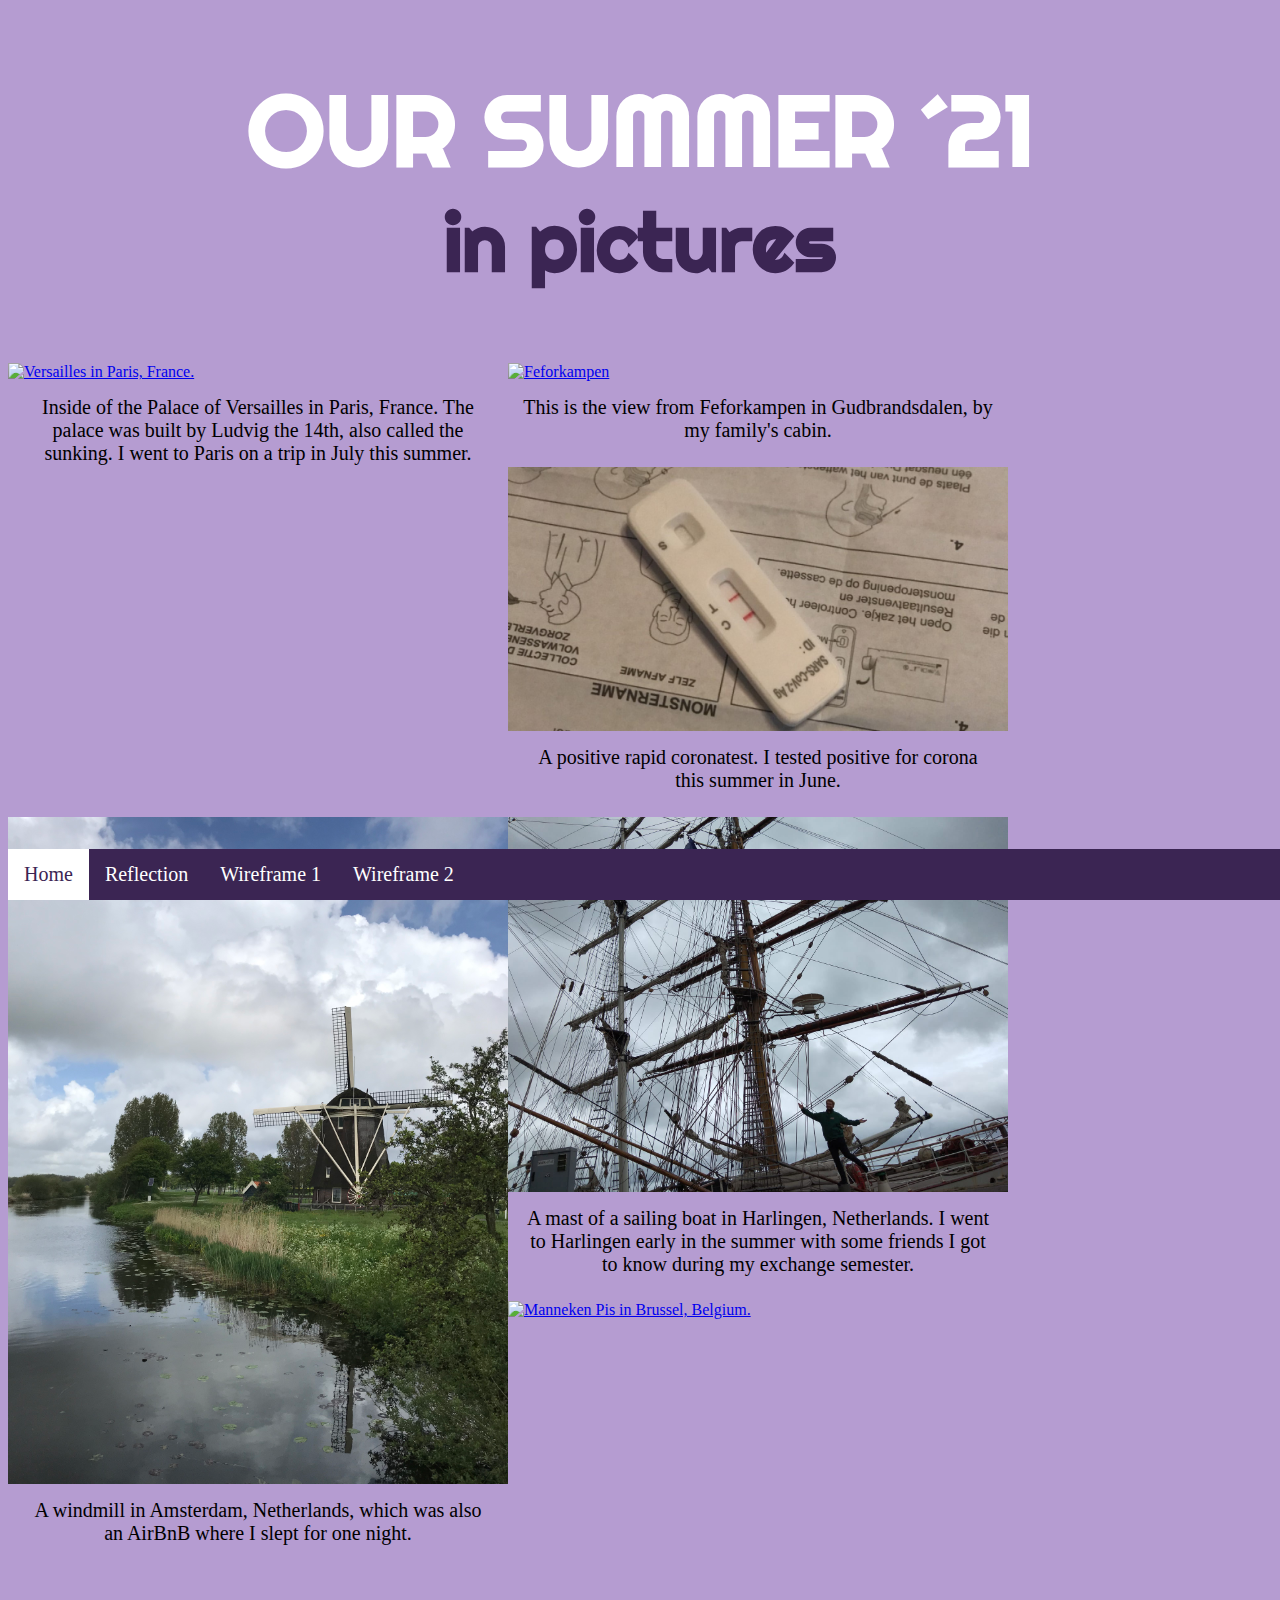
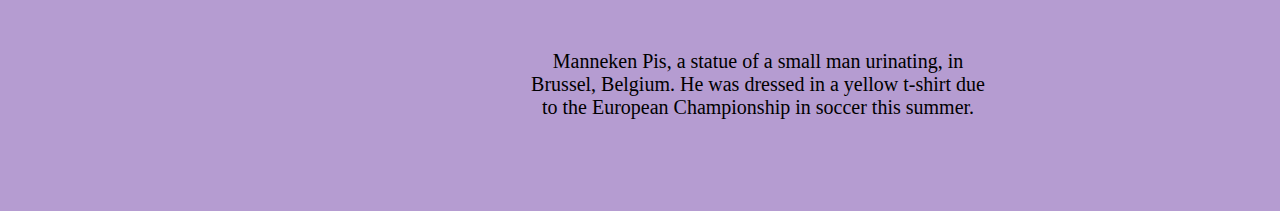
==== index.html @ ae78d573 "Update index.html" ====
<!DOCTYPE html>
<html lang= "en">
    <html>
        <head>
            <meta charset="UTF-8">
    <meta http-equiv="X-UA-Compatible" content="IE=edge">
    <meta name="viewport" content="width=device-width, initial-scale=1.0">
            <link rel="stylesheet" type="text/css" href="/css/main.css">            
            <link rel="preconnect" href="https://fonts.googleapis.com"> 
        <link rel="preconnect" href="https://fonts.gstatic.com" crossorigin>
        <link href="https://fonts.googleapis.com/css2?family=Righteous&display=swap" rel="stylesheet">

        </head>
        <div id="tittel">
        <h1 id="stortittel">OUR  SUMMER ´21</h1>
        <h2 id="undertittel">in pictures</h2>
        </div>

        <div class="grid">

        <div class="pictures">
            <div class="col-1-3">
          <a target="_blank" href="photos/frankrike.jpg.jpg"> 
            <img src="./photos/frankrike.jpg" alt="Versailles in Paris, France." width="50%" height="400">
          </a>
          <div class="picturetext">Inside of the Palace of Versailles in Paris, France. The palace was built by Ludvig the 14th, also called the sunking. I went to Paris on a trip in July this summer.</div>
        </div>
        </div>
        
          
          <div class="pictures">
            <div class="col-1-3">
            <a target="_blank" href="./bilder/fjell.jpg">
              <img src="./bilder/fjell.jpg" alt="Feforkampen" width="50%" height="400">
            </a>
            <div class="picturetext">This is the view from Feforkampen in Gudbrandsdalen, by my family's cabin.</div>
          </div>
        </div>
          
          <div class="pictures">
            <div class="col-1-3">
            <a target="_blank" href="./photos/koronatest.jpg">
              <img src="./photos/koronatest.jpg" alt="Positiv koronatest." width="600" height="400">
            </a>
            <div class="picturetext">A positive rapid coronatest. I tested positive for corona this summer in June.</div>
          </div>
        </div>
         
          
          <div class="pictures">
            <div class="col-1-3">
          <a target="_blank" href="/photos/vindmølle.jpg">
            <img src="/photos/vindmølle.jpg" alt="Windmill in Amsterdam, Netherlands." width="600" height="400">
          </a>
          <div class="picturetext">A windmill in Amsterdam, Netherlands, which was also an AirBnB where I slept for one night.</div>
        </div>
          </div>

        <div class="pictures">
            <div class="col-1-3">
          <a target="_blank" href="/photos/mast.jpg">
            <img src="/photos/mast.jpg" alt="A mast of a sailing boat in Harlingen, Netherlands." width="600" height="400">
          </a>
          <div class="picturetext">A mast of a sailing boat in Harlingen, Netherlands. I went to Harlingen early in the summer with some friends I got to know during my exchange semester.</div>
        </div>
        </div>

        <div class="pictures">
            <div class="col-1-3">
          <a target="_blank" href="./bilder/rarbaby.jpg">
            <img src="./bilder/rarbaby.jpg" alt="Manneken Pis in Brussel, Belgium." width="600" height="400">
          </a>
          <div class="picturetext">Manneken Pis, a statue of a small man urinating, in Brussel, Belgium. He was dressed in a yellow t-shirt due to the European Championship in soccer this summer.
        </div>
        <br>
        <br>
          </div>
        <br>
        <br>
        </div>
    </div>
  

        <ul>
            <li><a id="active" href="./index.html">Home</a></li>
            <li><a href="./reflection.html">Reflection</a></li>
            <li><a href="./wireframe1.html">Wireframe 1</a></li>
            <li><a href="./wireframe2.html">Wireframe 2</a></li>
          </ul>
          </html>
    </html>
</html>
---- css/main.css ----
@media only screen and (max-width: 600px) {
  #stortittel{
    font-size: 50px;
  }
  #undertittel{ 
    font-size: 30px;
  }
  p{
    font-size: 16px;
    font-family:Helvetica, sans-serif;
  }

}


p{
  font-size: 20px;
}
#aside{
  font-size: 20px;
}

#stortittel{
color: rgb(255, 255, 255);
text-align: center;
text-transform: capitalize;
font-family: 'Righteous';
font-size: 100px;
margin-bottom: 0%;
}

#undertittel {
    color: rgb(59, 37, 83);
    text-align: center;
    font-family: 'Righteous';
    font-size: 80px;
    margin-top: 0%;
}
#tittel {
    font-family: 'Righteous';
    font-size: 50px;
    text-align: center;
    margin-bottom: 0%;
}

div.pictures {
  display: block;
  margin: 5px;
  border: 1px;
  float: left;
  width: 500px;
  margin-left: auto;
  margin-right: auto;
}

div.pictures:hover {
  border: 1px;
  transform: scale(1.01);
}

div.pictures img {
  display: block;
  width: 500px;
  height: auto;
  margin-left: auto;
  margin-right: auto;
}

div.picturetext {
  padding: 15px;
  text-align: center;
  font-size: 20px;
  background-color: rgb(181, 156, 209);
  
}


ul {
    list-style-type: none;
    margin: 0;
    padding: 0;
    overflow: hidden;
    background-color: rgb(59, 37, 83);
    position: fixed;
    bottom: 0;
    width: 100%;
  }
  
  li {
    float: left;
  }
  
  li a {
    display: block;
    color: white;
    text-align: center;
    padding: 14px 16px;
    text-decoration: none;
    font-size: 20px;
  }

 a:hover, a:active{
     background-color: white;
     color: rgb(59, 37, 83);
 }
 #active{
    color: rgb(59, 37, 83);
    background-color: white;
 }

 body{
     background-color: rgb(181, 156, 209);
 }
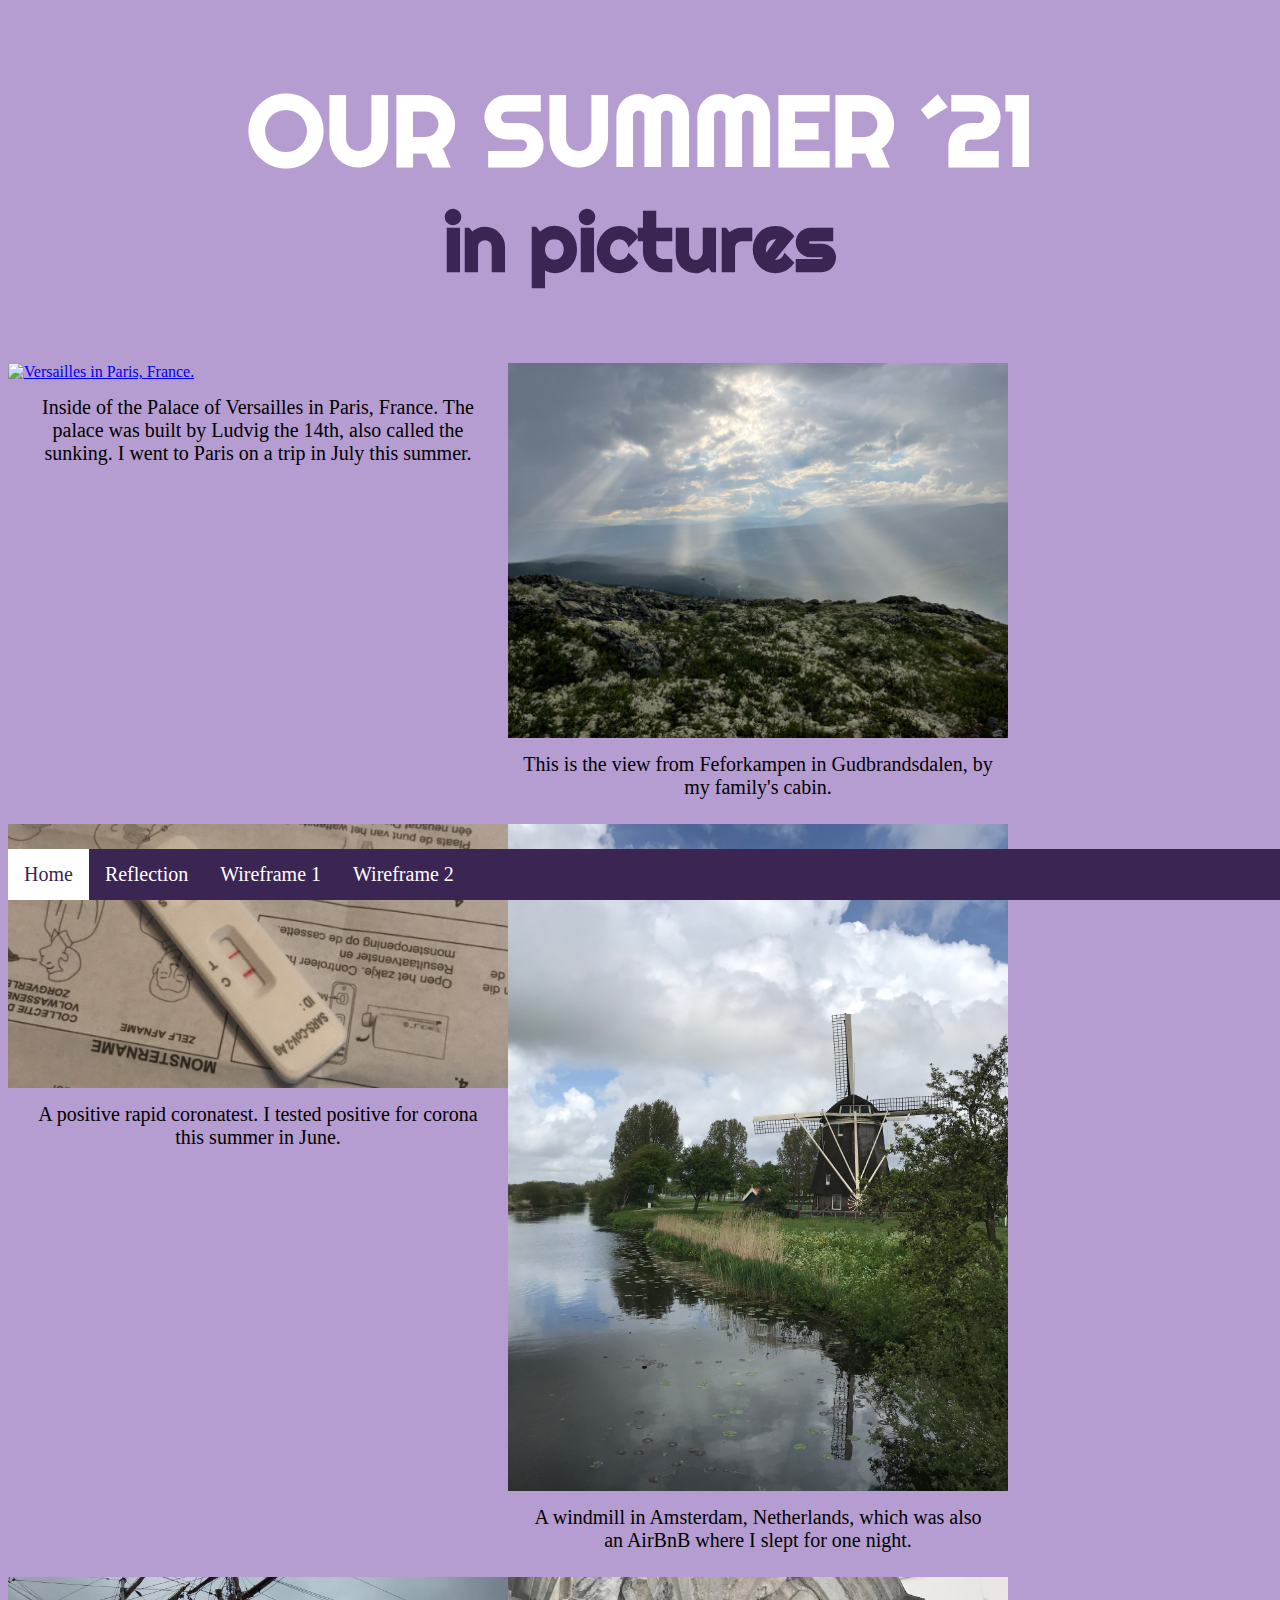
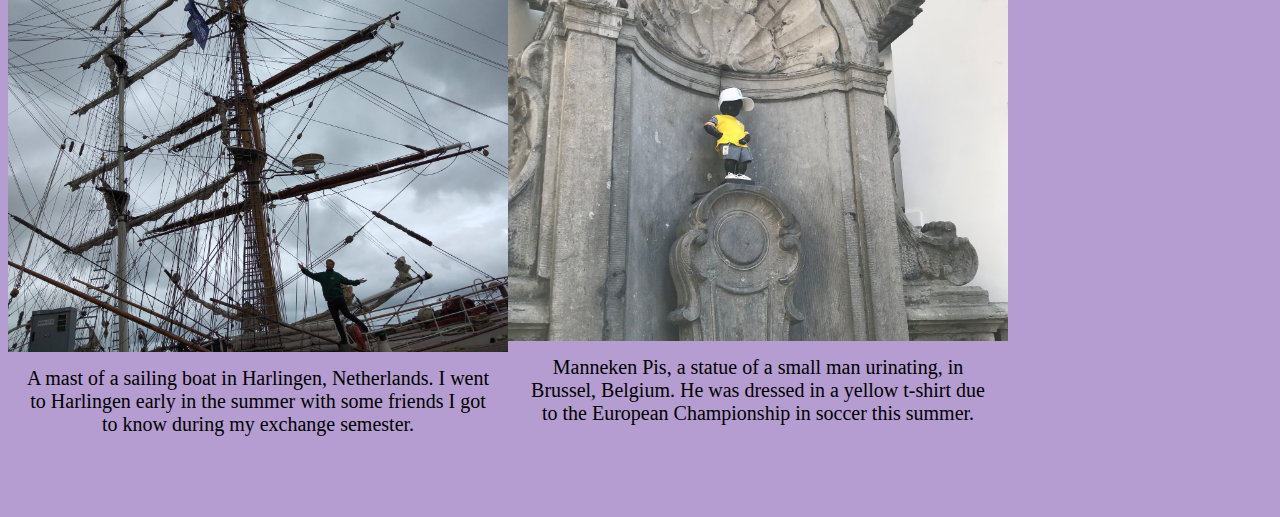
==== commit 9dfeea75: "Update index.html" ====
--- a/index.html
+++ b/index.html
@@ -21,7 +21,7 @@
         <div class="pictures">
             <div class="col-1-3">
           <a target="_blank" href="photos/frankrike.jpg.jpg"> 
-            <img src="./photos/frankrike.jpg" alt="Versailles in Paris, France." width="50%" height="400">
+            <img src="/photos/frankrike.jpg" alt="Versailles in Paris, France." width="50%" height="400">
           </a>
           <div class="picturetext">Inside of the Palace of Versailles in Paris, France. The palace was built by Ludvig the 14th, also called the sunking. I went to Paris on a trip in July this summer.</div>
         </div>
@@ -30,8 +30,8 @@
           
           <div class="pictures">
             <div class="col-1-3">
-            <a target="_blank" href="./bilder/fjell.jpg">
-              <img src="./bilder/fjell.jpg" alt="Feforkampen" width="50%" height="400">
+            <a target="_blank" href="/photos/fjell.jpg">
+              <img src="/photos/fjell.jpg" alt="Feforkampen" width="50%" height="400">
             </a>
             <div class="picturetext">This is the view from Feforkampen in Gudbrandsdalen, by my family's cabin.</div>
           </div>
@@ -39,8 +39,8 @@
           
           <div class="pictures">
             <div class="col-1-3">
-            <a target="_blank" href="./photos/koronatest.jpg">
-              <img src="./photos/koronatest.jpg" alt="Positiv koronatest." width="600" height="400">
+            <a target="_blank" href="/photos/koronatest.jpg">
+              <img src="/photos/koronatest.jpg" alt="Positiv koronatest." width="600" height="400">
             </a>
             <div class="picturetext">A positive rapid coronatest. I tested positive for corona this summer in June.</div>
           </div>
@@ -67,8 +67,8 @@
 
         <div class="pictures">
             <div class="col-1-3">
-          <a target="_blank" href="./bilder/rarbaby.jpg">
-            <img src="./bilder/rarbaby.jpg" alt="Manneken Pis in Brussel, Belgium." width="600" height="400">
+          <a target="_blank" href="/photos/rarbaby.jpg">
+            <img src="/photos/rarbaby.jpg" alt="Manneken Pis in Brussel, Belgium." width="600" height="400">
           </a>
           <div class="picturetext">Manneken Pis, a statue of a small man urinating, in Brussel, Belgium. He was dressed in a yellow t-shirt due to the European Championship in soccer this summer.
         </div>
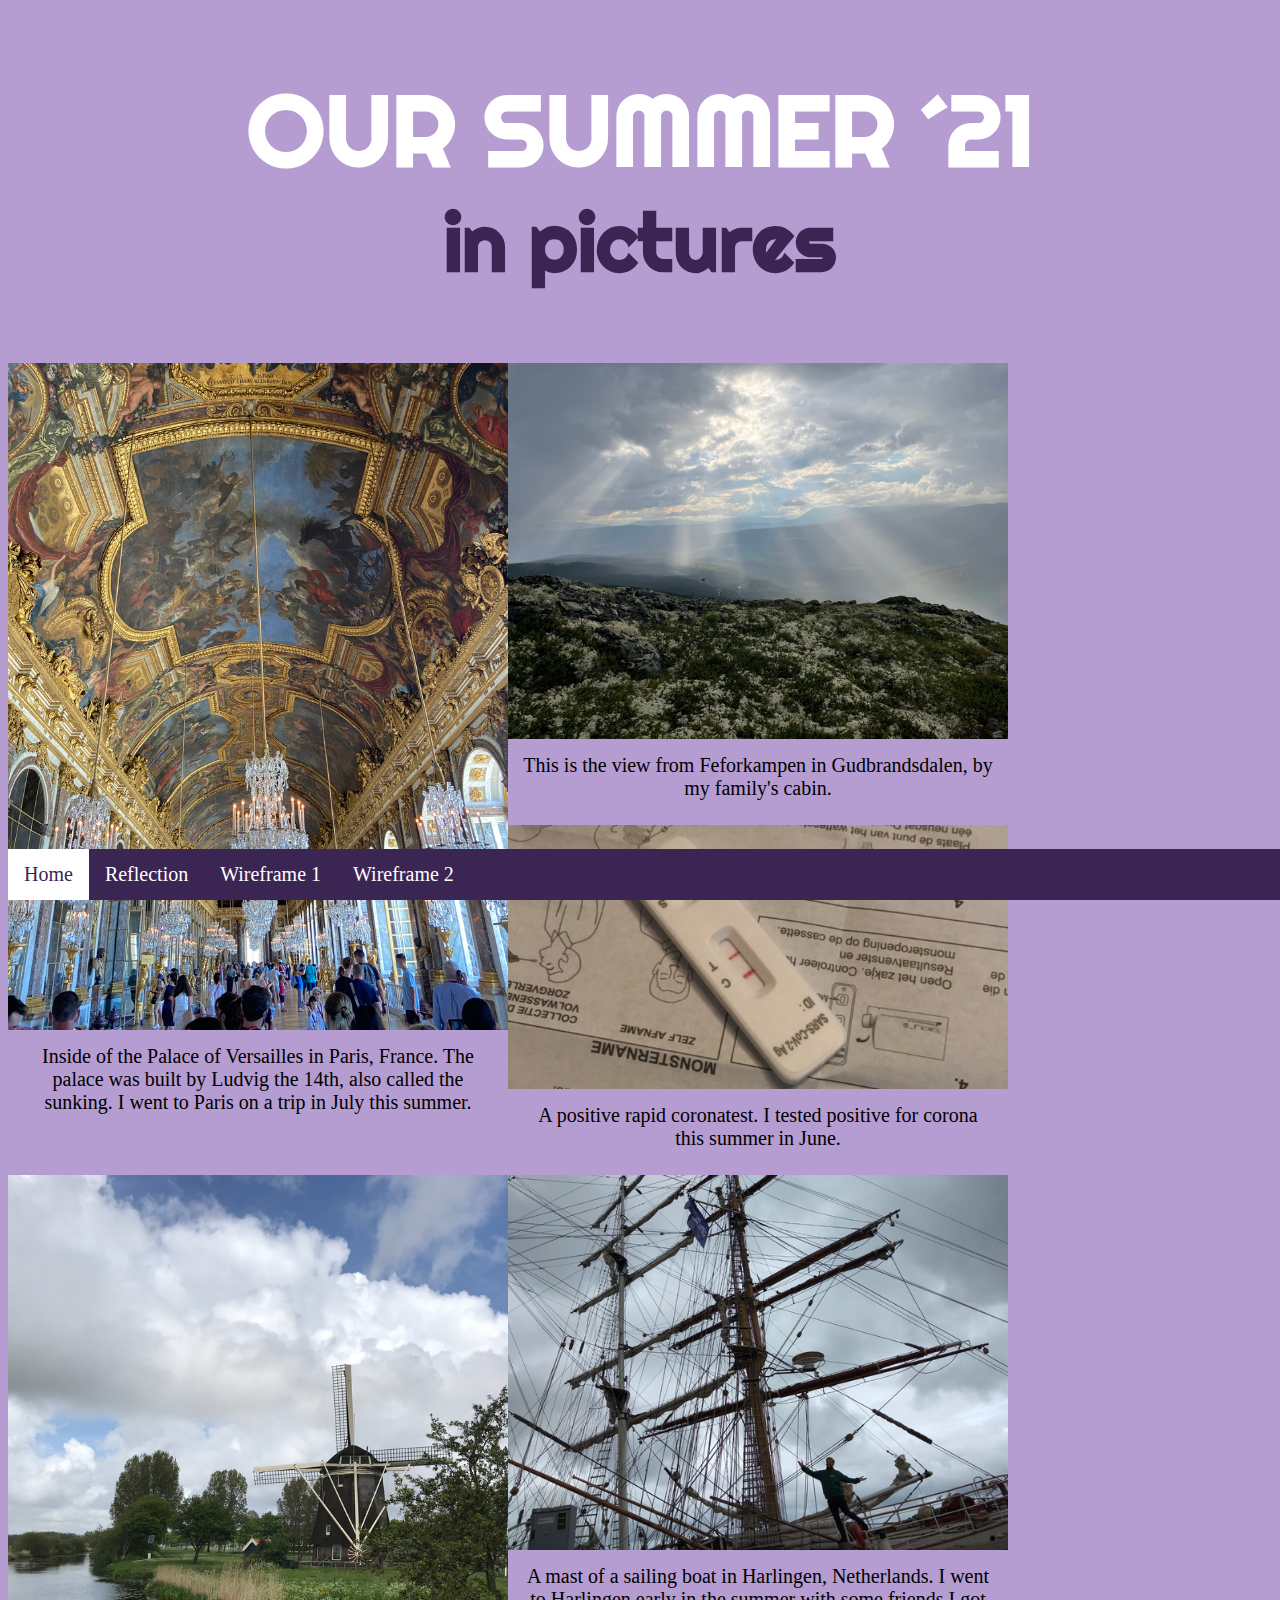
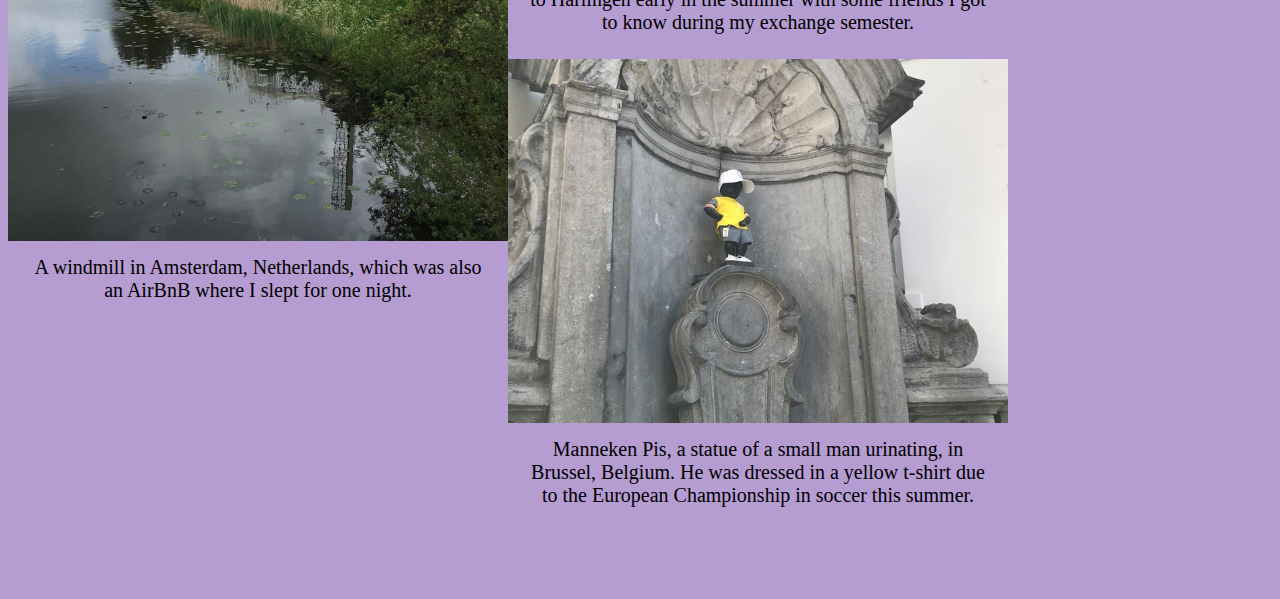
==== commit ed4dc3ed: "Update index.html" ====
--- a/index.html
+++ b/index.html
@@ -21,7 +21,7 @@
         <div class="pictures">
             <div class="col-1-3">
           <a target="_blank" href="photos/frankrike.jpg.jpg"> 
-            <img src="/photos/frankrike.jpg" alt="Versailles in Paris, France." width="50%" height="400">
+            <img src="/photos/frankrike.jpg" alt="Versailles in Paris, France." width="600" height="400">
           </a>
           <div class="picturetext">Inside of the Palace of Versailles in Paris, France. The palace was built by Ludvig the 14th, also called the sunking. I went to Paris on a trip in July this summer.</div>
         </div>
@@ -31,7 +31,7 @@
           <div class="pictures">
             <div class="col-1-3">
             <a target="_blank" href="/photos/fjell.jpg">
-              <img src="/photos/fjell.jpg" alt="Feforkampen" width="50%" height="400">
+              <img src="/photos/fjell.jpg" alt="Feforkampen" width="600" height="400">
             </a>
             <div class="picturetext">This is the view from Feforkampen in Gudbrandsdalen, by my family's cabin.</div>
           </div>
--- a/css/main.css
+++ b/css/main.css
@@ -17,8 +17,12 @@
 p{
   font-size: 20px;
 }
-#aside{
+
+aside{
   font-size: 20px;
+  text-align: left;
+  width: 75%;
+  
 }
 
 #stortittel{
@@ -116,3 +120,4 @@
  
 
  
+ 
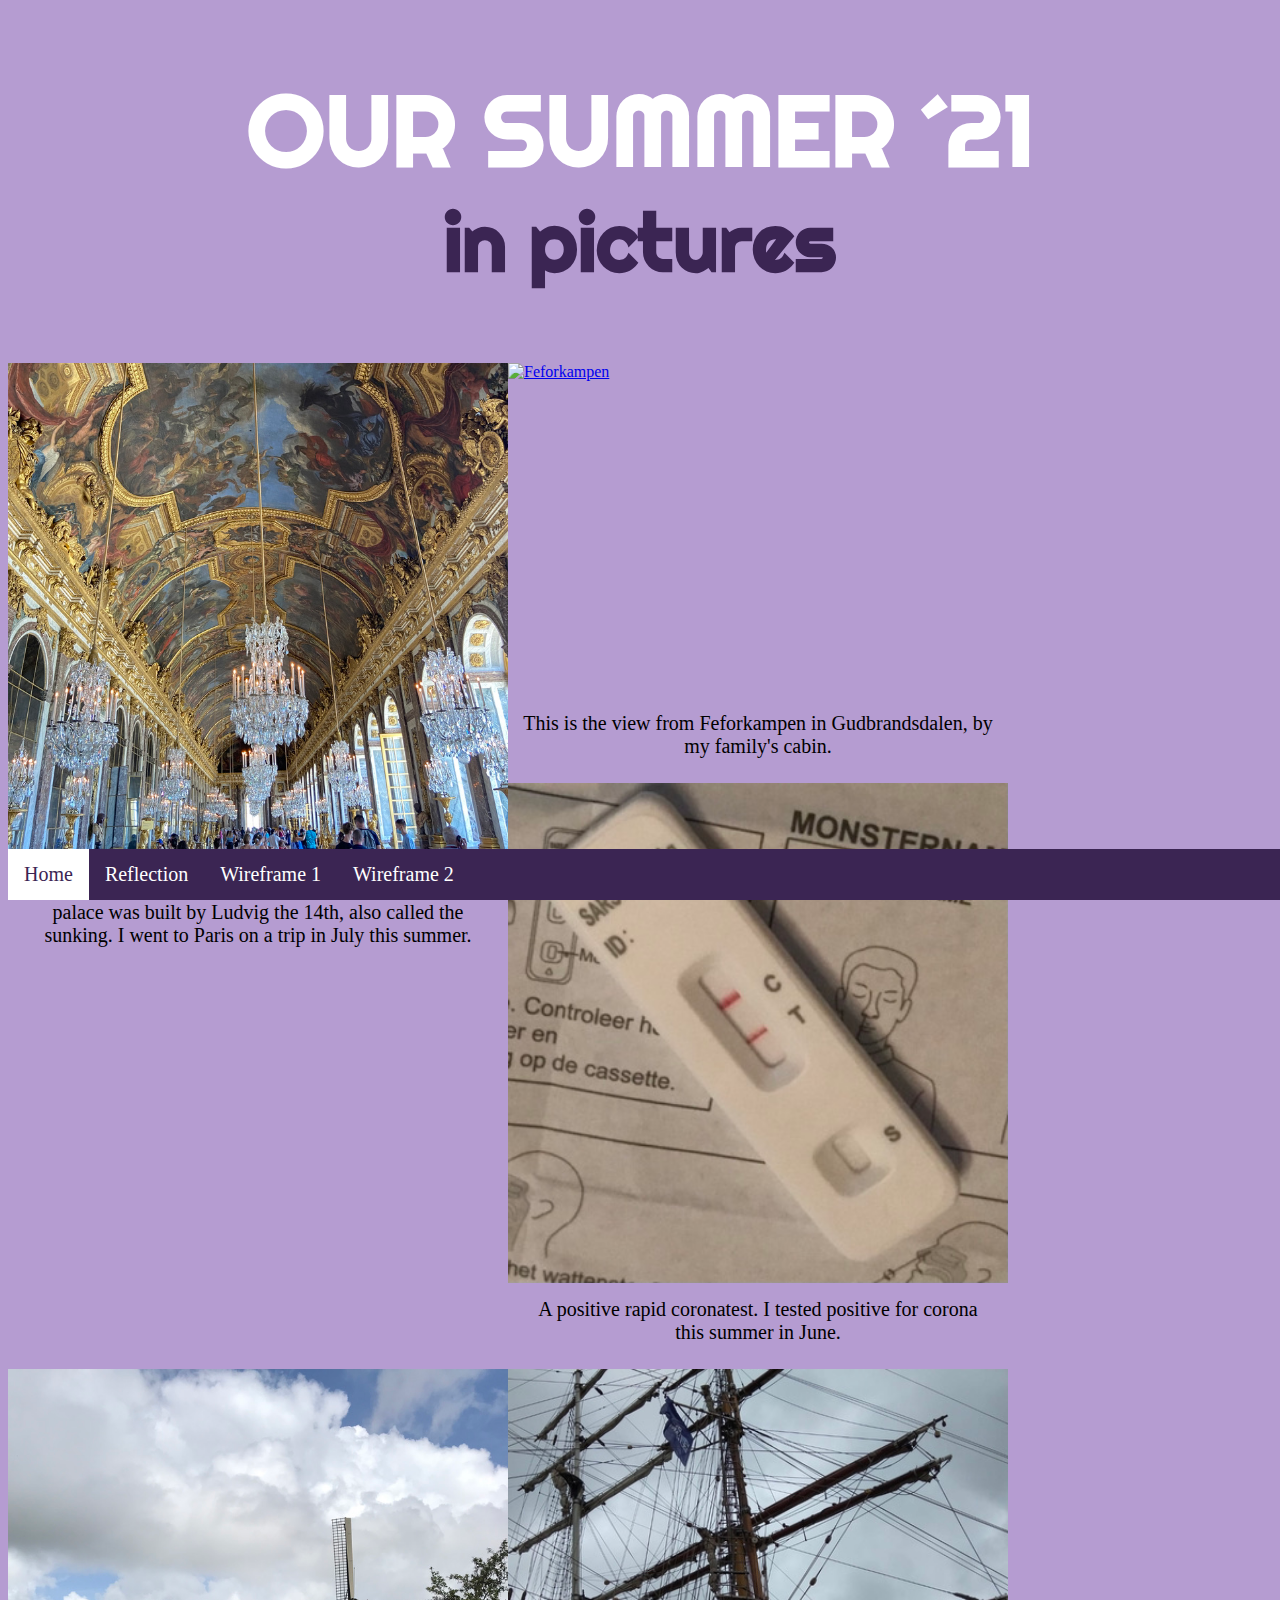
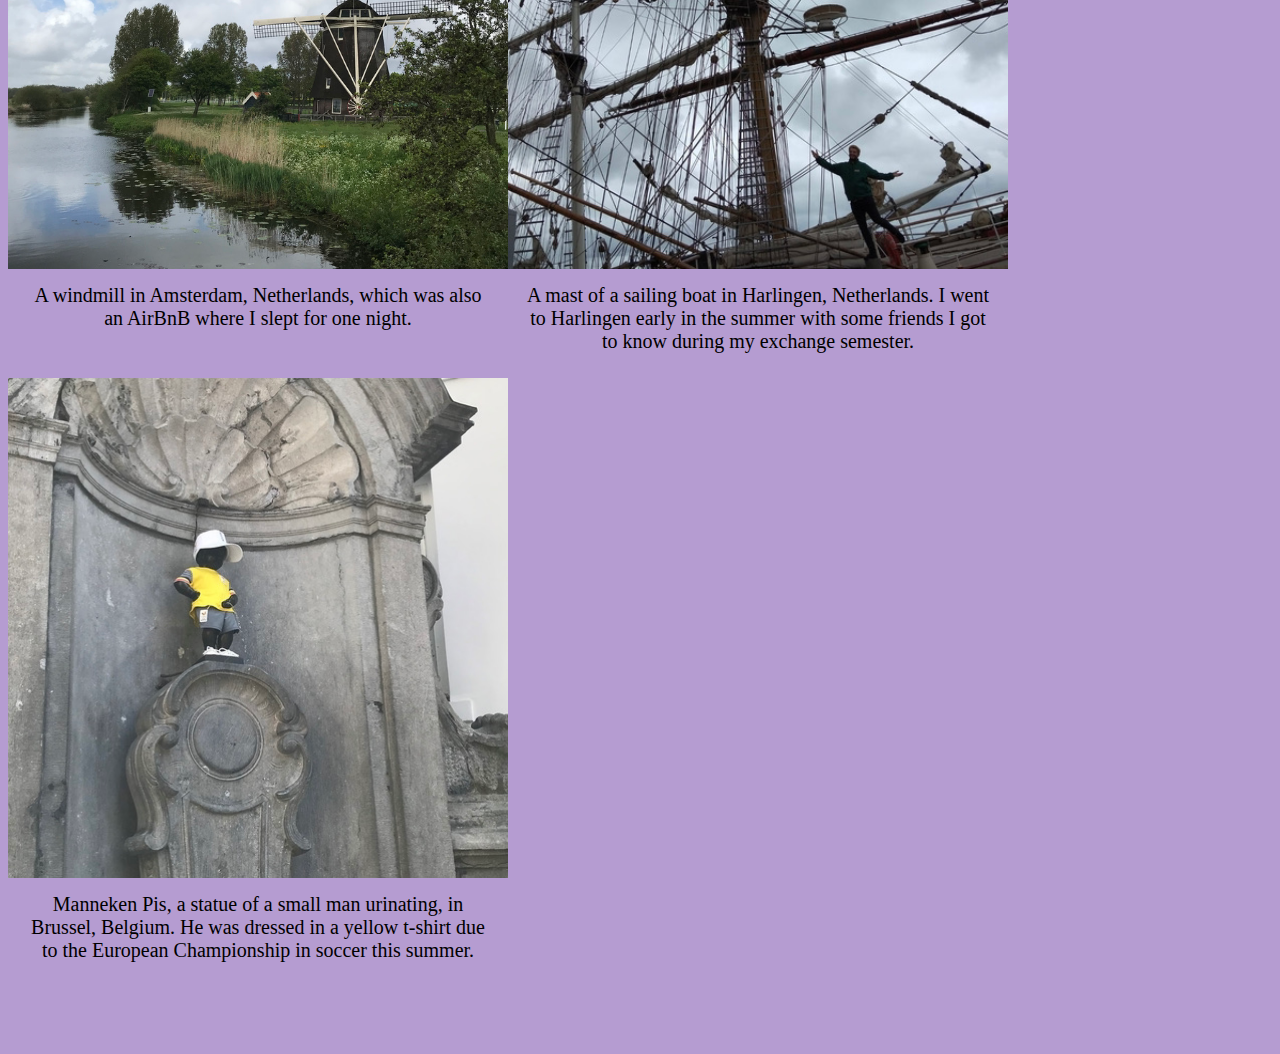
==== commit 4dc9d26b: "Update index.html" ====
--- a/index.html
+++ b/index.html
@@ -20,7 +20,7 @@
 
         <div class="pictures">
             <div class="col-1-3">
-          <a target="_blank" href="photos/frankrike.jpg.jpg"> 
+          <a target="_blank" href="photos/frankrike.jpg"> 
             <img src="/photos/frankrike.jpg" alt="Versailles in Paris, France." width="600" height="400">
           </a>
           <div class="picturetext">Inside of the Palace of Versailles in Paris, France. The palace was built by Ludvig the 14th, also called the sunking. I went to Paris on a trip in July this summer.</div>
@@ -30,7 +30,7 @@
           
           <div class="pictures">
             <div class="col-1-3">
-            <a target="_blank" href="/photos/fjell.jpg">
+            <a target="_blank" href="/photos/fjell.jpeg">
               <img src="/photos/fjell.jpg" alt="Feforkampen" width="600" height="400">
             </a>
             <div class="picturetext">This is the view from Feforkampen in Gudbrandsdalen, by my family's cabin.</div>
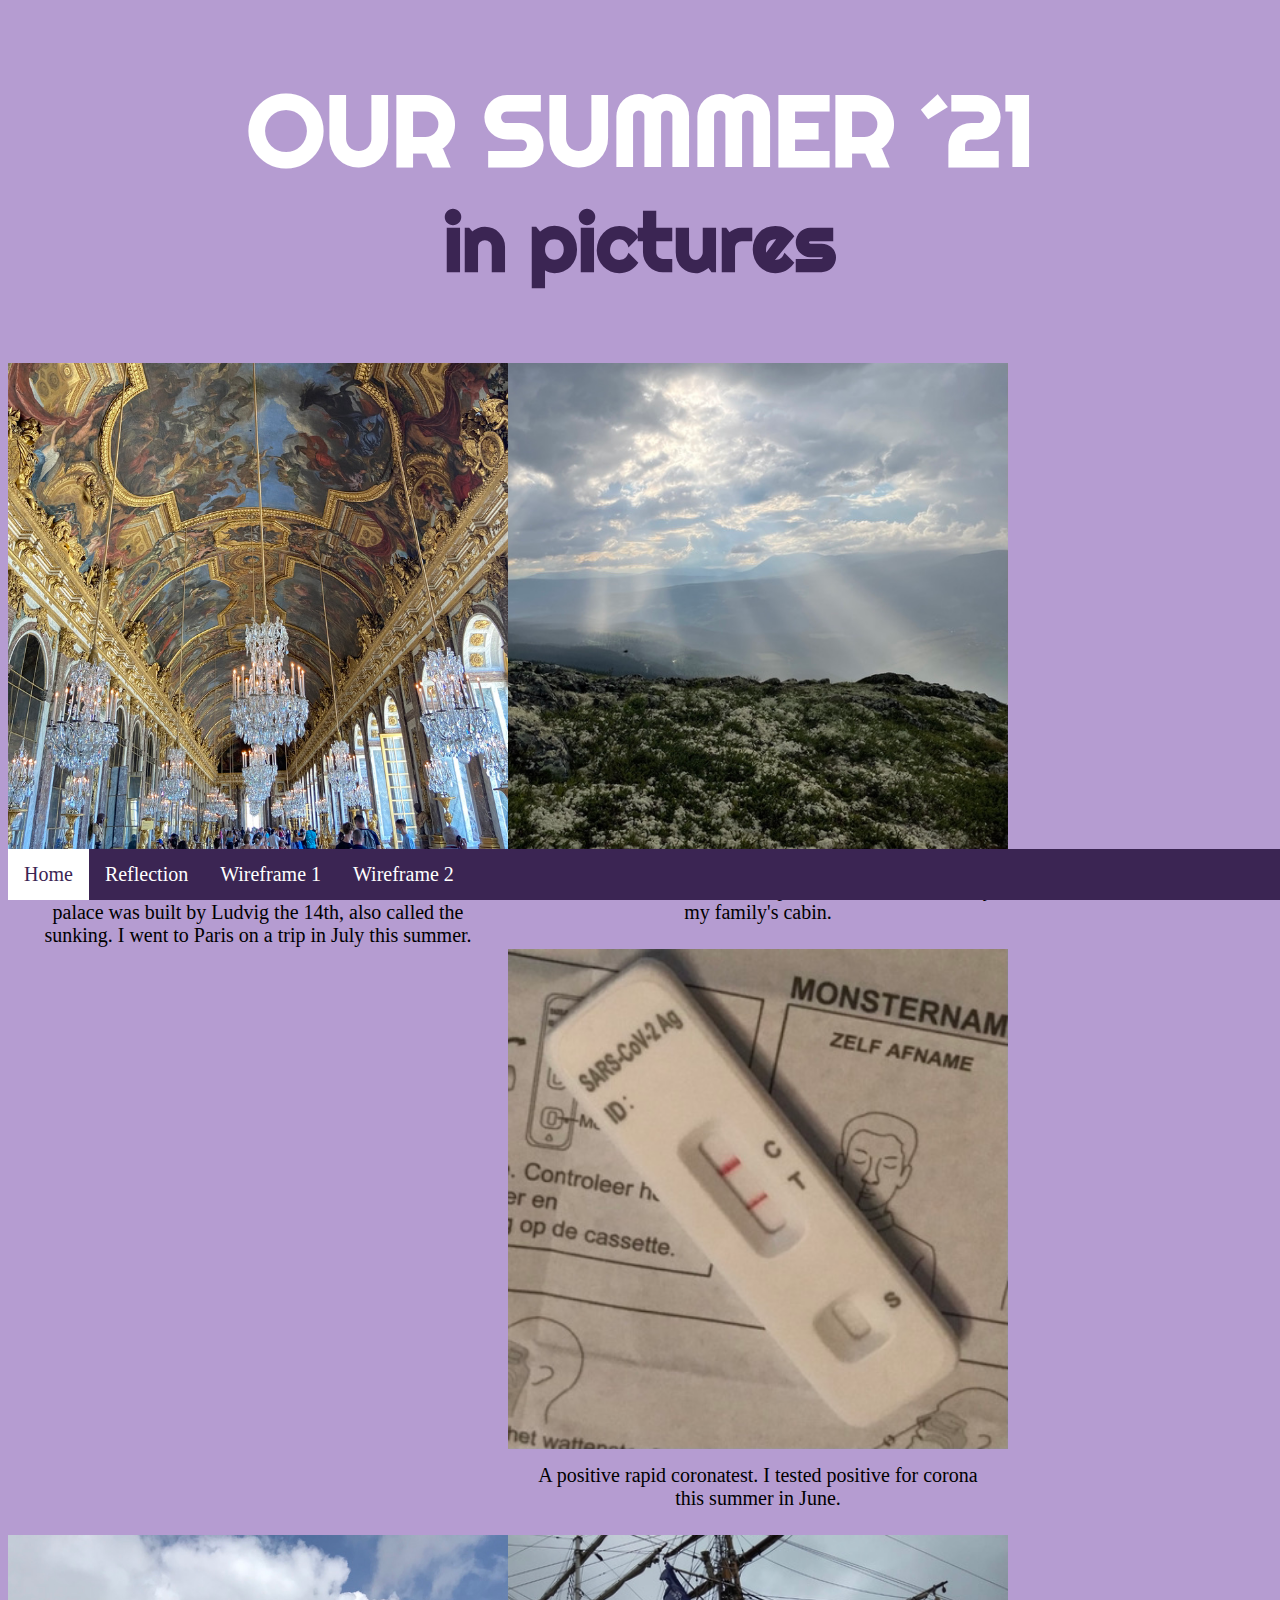
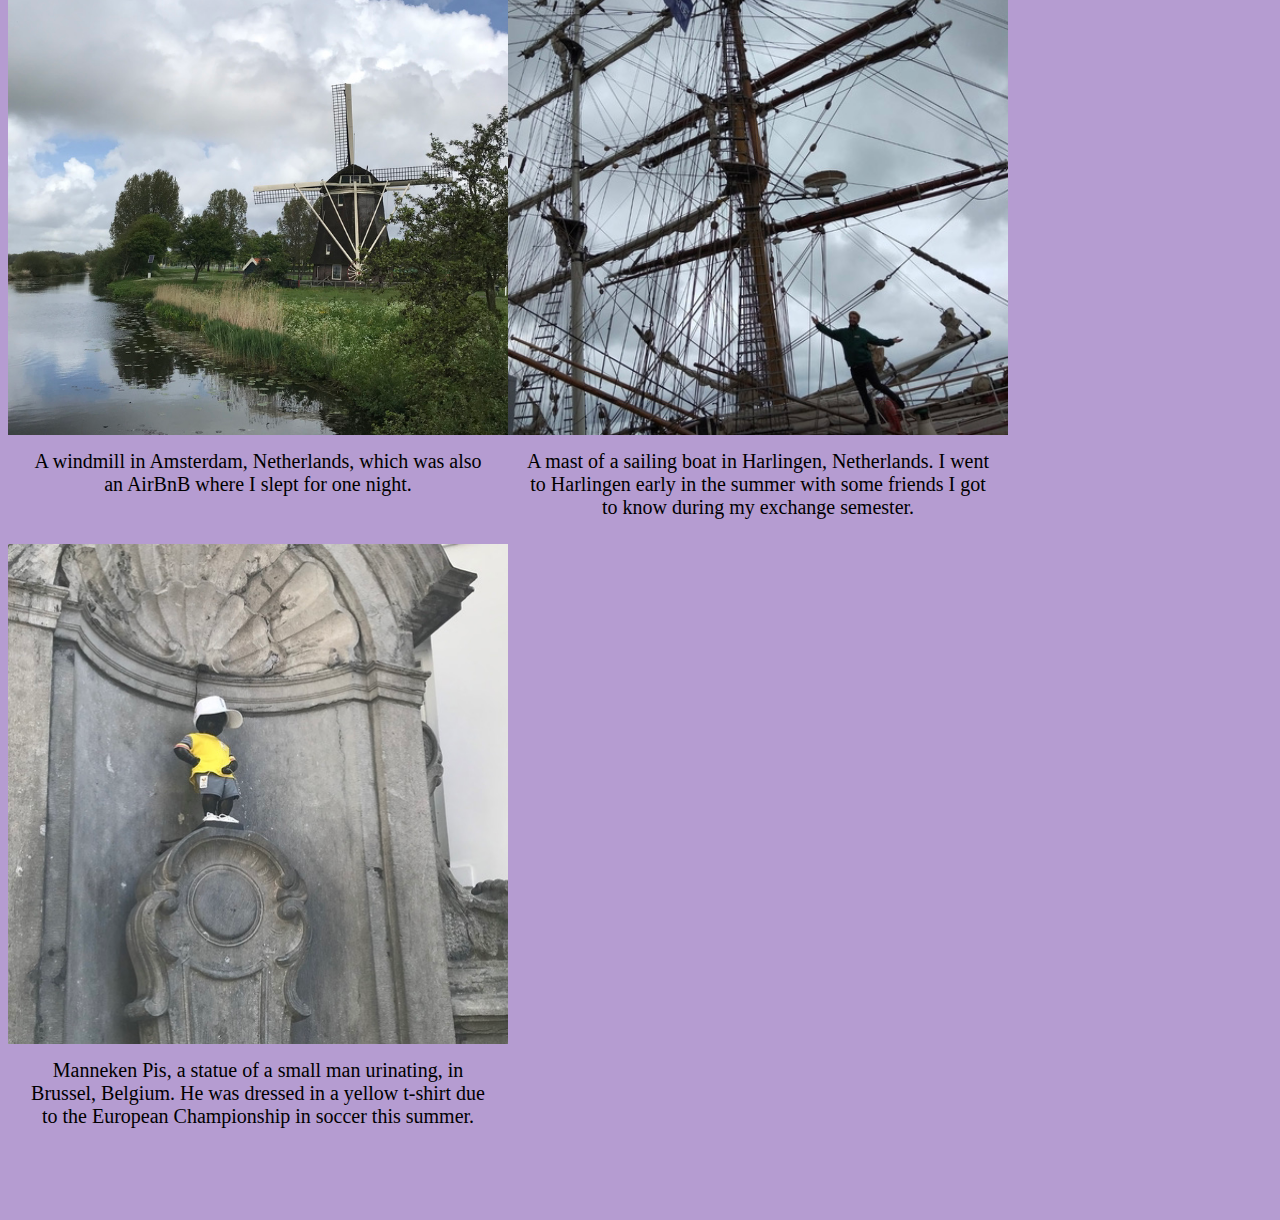
==== commit 7161b023: "Update index.html" ====
--- a/index.html
+++ b/index.html
@@ -30,7 +30,7 @@
           
           <div class="pictures">
             <div class="col-1-3">
-            <a target="_blank" href="/photos/fjell.jpeg">
+            <a target="_blank" href="/photos/fjell.jpg">
               <img src="/photos/fjell.jpg" alt="Feforkampen" width="600" height="400">
             </a>
             <div class="picturetext">This is the view from Feforkampen in Gudbrandsdalen, by my family's cabin.</div>
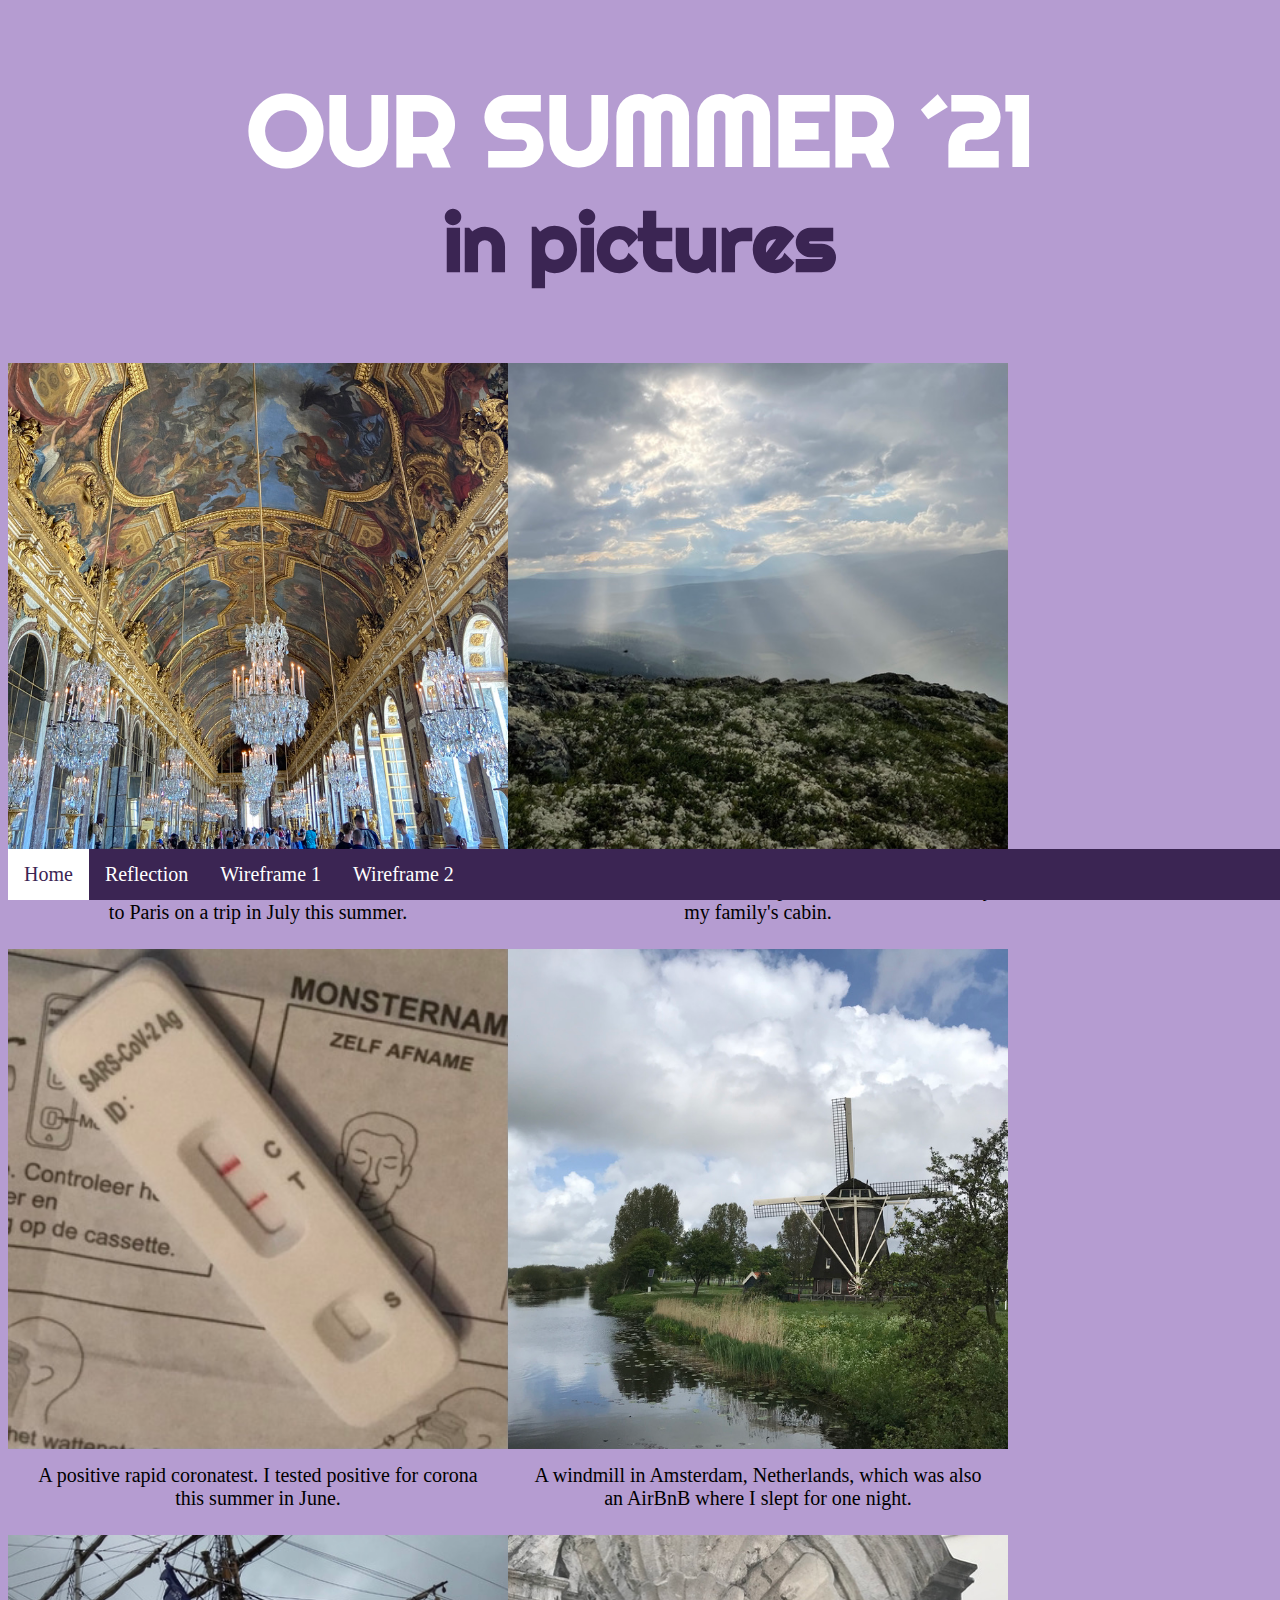
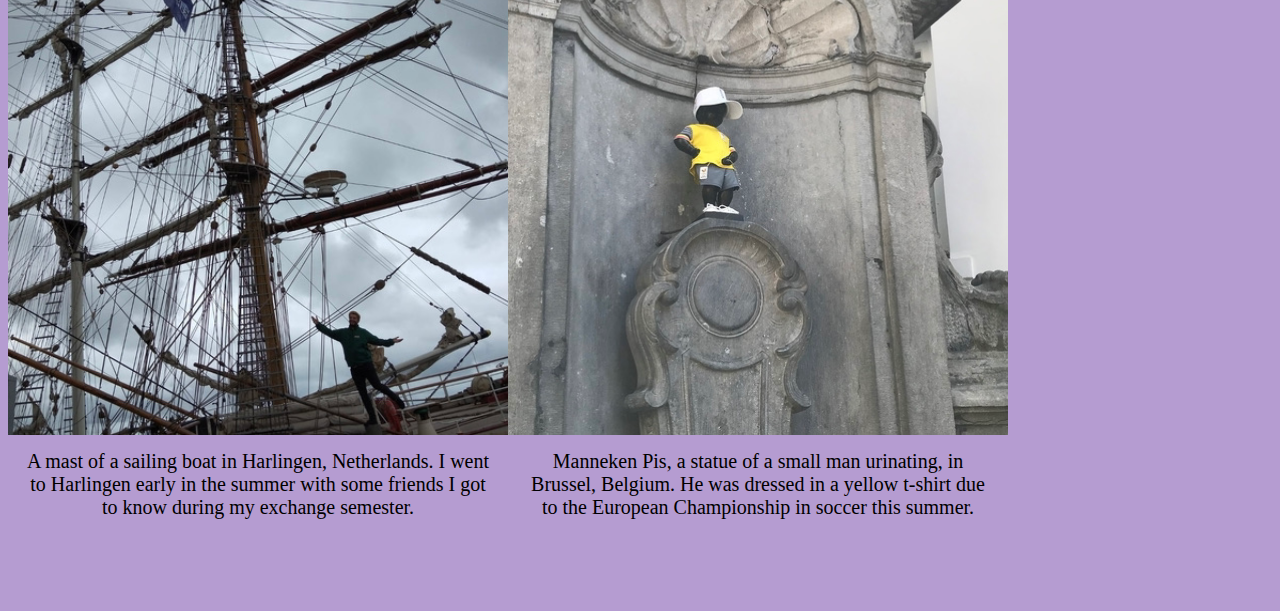
==== commit c1c87096: "Update index.html" ====
--- a/index.html
+++ b/index.html
@@ -23,7 +23,7 @@
           <a target="_blank" href="photos/frankrike.jpg"> 
             <img src="/photos/frankrike.jpg" alt="Versailles in Paris, France." width="600" height="400">
           </a>
-          <div class="picturetext">Inside of the Palace of Versailles in Paris, France. The palace was built by Ludvig the 14th, also called the sunking. I went to Paris on a trip in July this summer.</div>
+          <div class="picturetext">Inside of the Palace of Versailles in Paris, France. I went to Paris on a trip in July this summer.</div>
         </div>
         </div>
         
